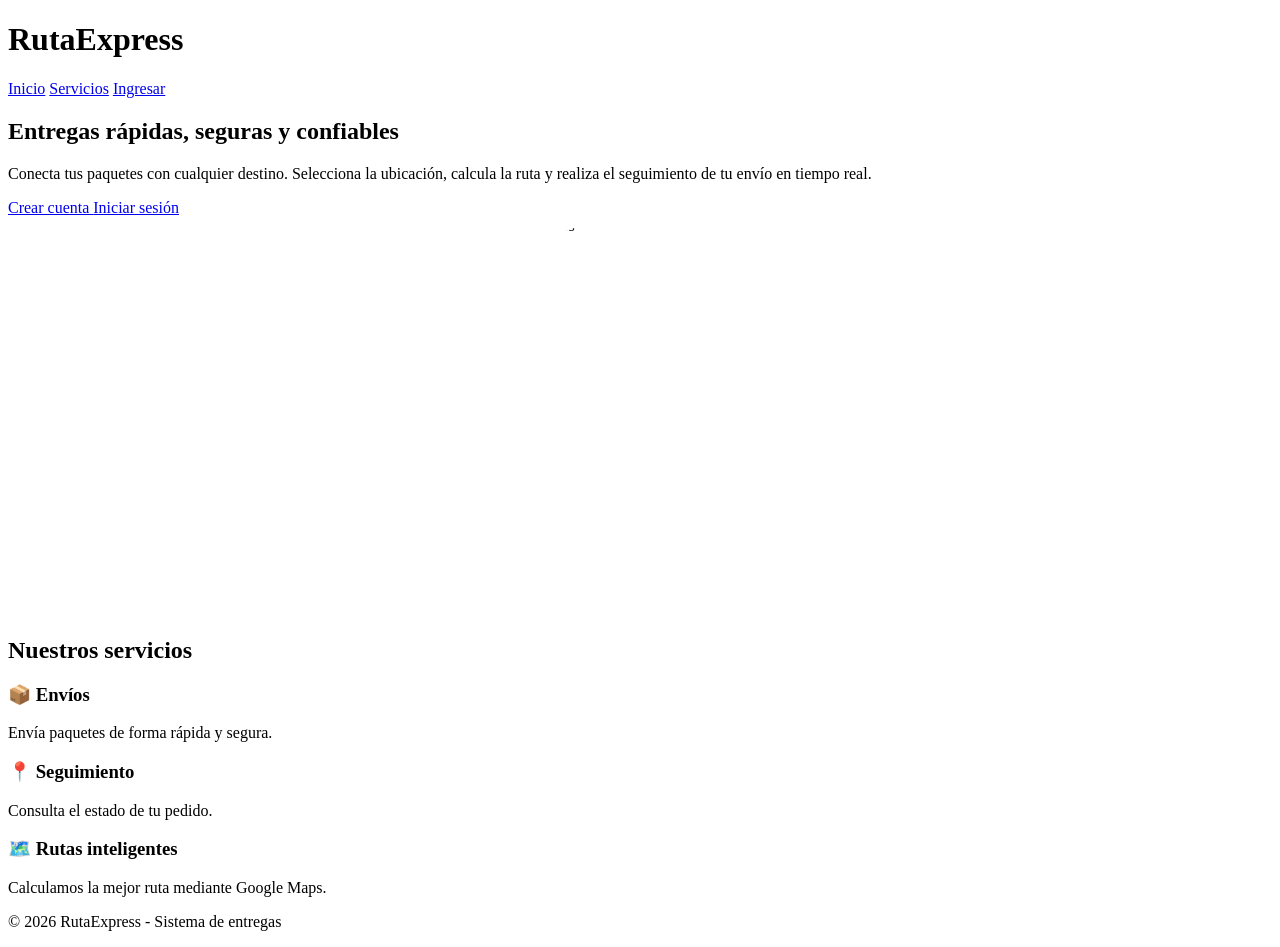
==== src/main/resources/templates/index.html @ 3a99ee89 "Creado el inicio y registro del user" ====
<!DOCTYPE html>
<html lang="es" xmlns:th="http://www.thymeleaf.org">

<head>
    <meta charset="UTF-8">
    <meta name="viewport" content="width=device-width, initial-scale=1.0">

    <title>RutaExpress - Servicio de Entregas</title>

    <link rel="stylesheet" th:href="@{/css/style.css}">
</head>

<body>

<header>

    <div class="logo">
        <h1>RutaExpress</h1>
    </div>

    <nav>
        <a href="/">Inicio</a>
        <a href="#servicio">Servicios</a>
    
        <a href="/login">Ingresar</a>
    </nav>

</header>


<section class="inicio">

    <div class="contenido">

        <h2>
            Entregas rápidas, seguras y confiables
        </h2>

        <p>
            Conecta tus paquetes con cualquier destino.
            Selecciona la ubicación, calcula la ruta y realiza
            el seguimiento de tu envío en tiempo real.
        </p>

        <div class="botones">

            <a href="/registro" class="btn">
                Crear cuenta
            </a>

            <a href="/login" class="btn secundario">
                Iniciar sesión
            </a>

        </div>

    </div>


    <div class="imagen" style="display: flex; justify-content: center; align-items: center;">

        <!-- <div id="mapa">
        </div> -->
        <img src="/images/logo.jpg"  alt="Logo RutaExpress" style="width: 400px; height: 400px; border-radius: 50%; " >
    </div>


</section>


<section class="servicios" id="servicio">

    <h2>Nuestros servicios</h2>

    <div class="cards">

        <div class="card">
            <h3>📦 Envíos</h3>
            <p>
                Envía paquetes de forma rápida y segura.
            </p>
        </div>


        <div class="card">
            <h3>📍 Seguimiento</h3>
            <p>
                Consulta el estado de tu pedido.
            </p>
        </div>


        <div class="card">
            <h3>🗺️ Rutas inteligentes</h3>
            <p>
                Calculamos la mejor ruta mediante Google Maps.
            </p>
        </div>

    </div>

</section>


<footer>

    <p>
        © 2026 RutaExpress - Sistema de entregas
    </p>

</footer>


</body>

</html>
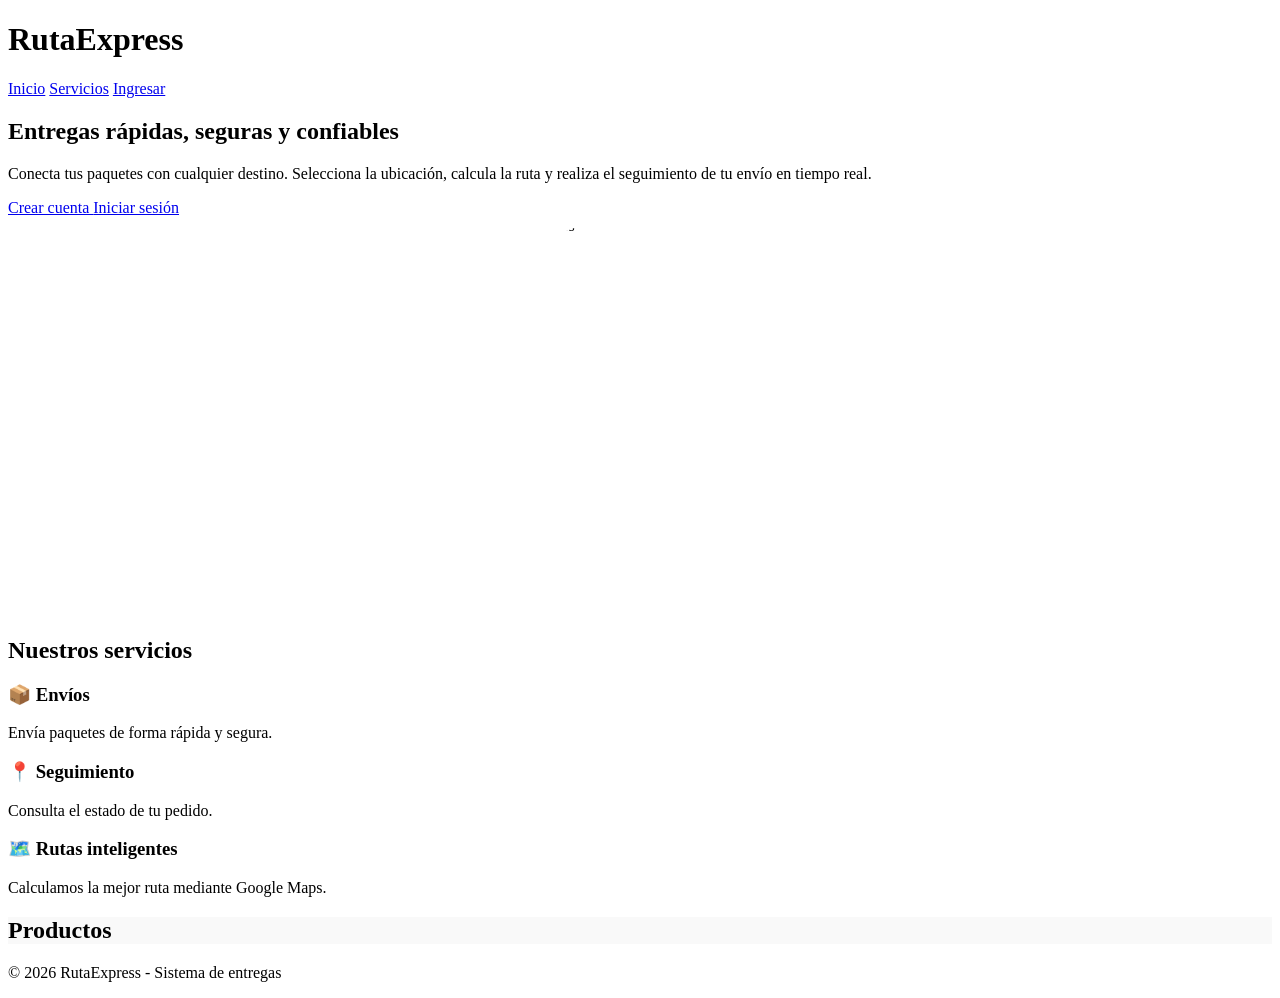
==== commit 85abeefd: "Agregado el Sistema de Login" ====
--- a/src/main/resources/templates/index.html
+++ b/src/main/resources/templates/index.html
@@ -101,6 +101,16 @@
 
 </section>
 
+<section class="servicios" style="background-color: #f9f9f9;">
+    <h2>Productos</h2>
+
+    <div class="cards">
+
+
+
+    </div>
+
+</section>
 
 <footer>
 
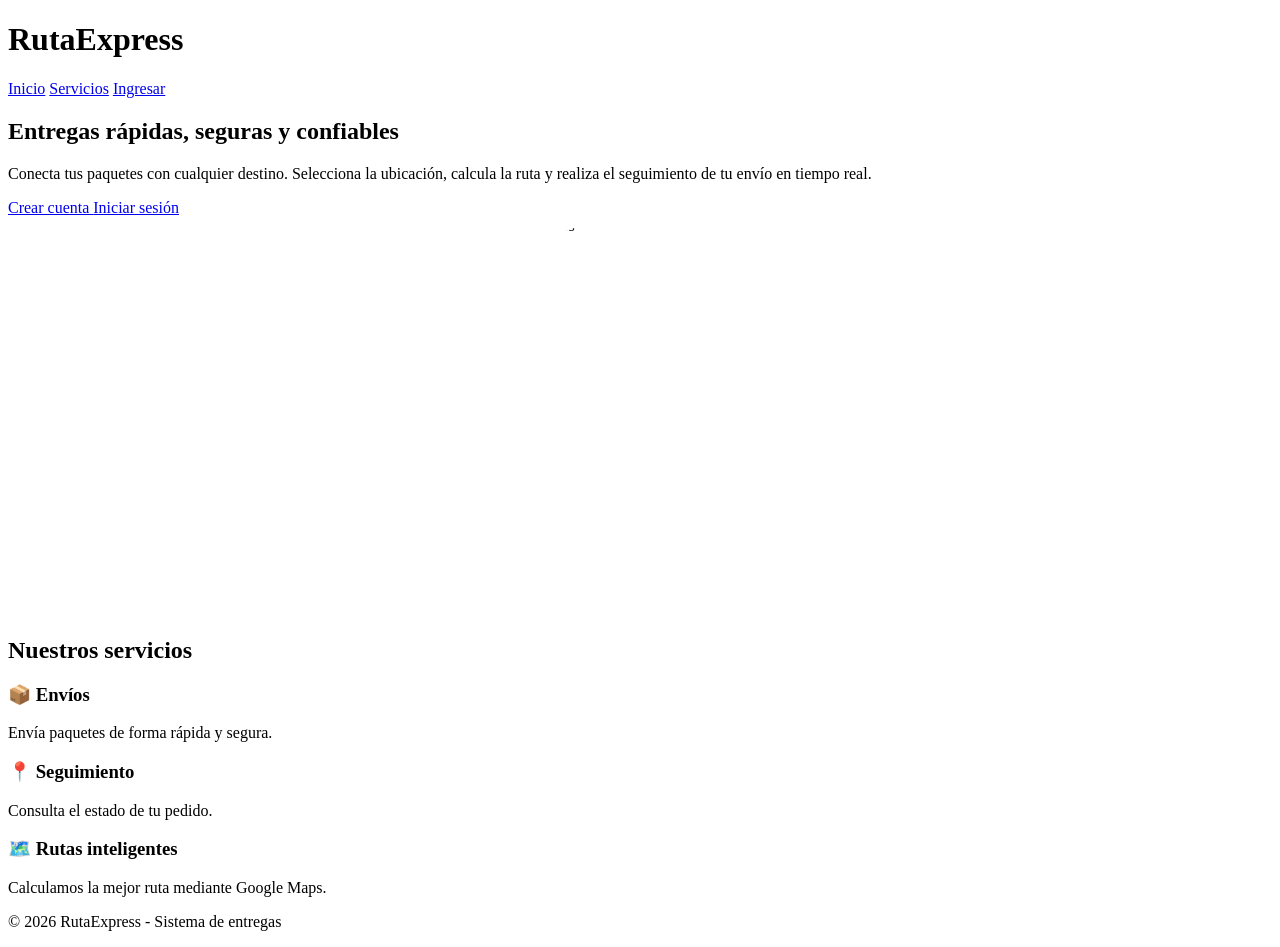
==== commit b70798ae: "Merge pull request #8 from KodderCraft/feature/grafos Feature/grafos" ====
--- a/src/main/resources/templates/index.html
+++ b/src/main/resources/templates/index.html
@@ -101,16 +101,6 @@
 
 </section>
 
-<section class="servicios" style="background-color: #f9f9f9;">
-    <h2>Productos</h2>
-
-    <div class="cards">
-
-
-
-    </div>
-
-</section>
 
 <footer>
 
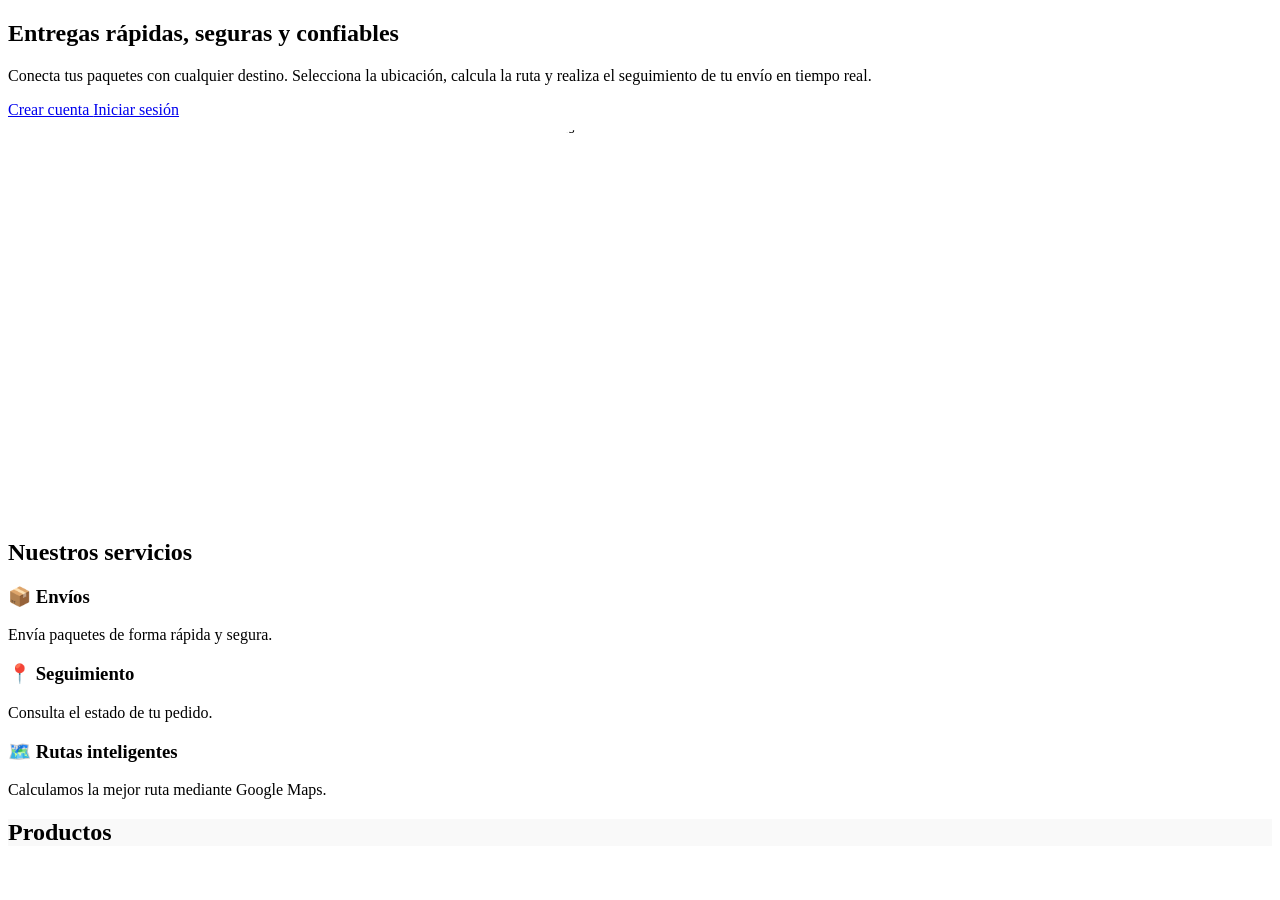
==== commit 1a8ad75e: "Mejora el en login y creacion de dashbiard para cada rol" ====
--- a/src/main/resources/templates/index.html
+++ b/src/main/resources/templates/index.html
@@ -12,20 +12,9 @@
 
 <body>
 
-<header>
+    <div th:replace="~{componentes/header :: header}" ></div>
 
-    <div class="logo">
-        <h1>RutaExpress</h1>
-    </div>
 
-    <nav>
-        <a href="/">Inicio</a>
-        <a href="#servicio">Servicios</a>
-    
-        <a href="/login">Ingresar</a>
-    </nav>
-
-</header>
 
 
 <section class="inicio">
@@ -101,14 +90,19 @@
 
 </section>
 
+<section class="servicios" style="background-color: #f9f9f9;">
+    <h2>Productos</h2>
 
-<footer>
+    <div class="cards">
 
-    <p>
-        © 2026 RutaExpress - Sistema de entregas
-    </p>
 
-</footer>
+
+    </div>
+
+</section>
+
+
+<div th:replace="~{componentes/footer :: footer}" ></div>
 
 
 </body>
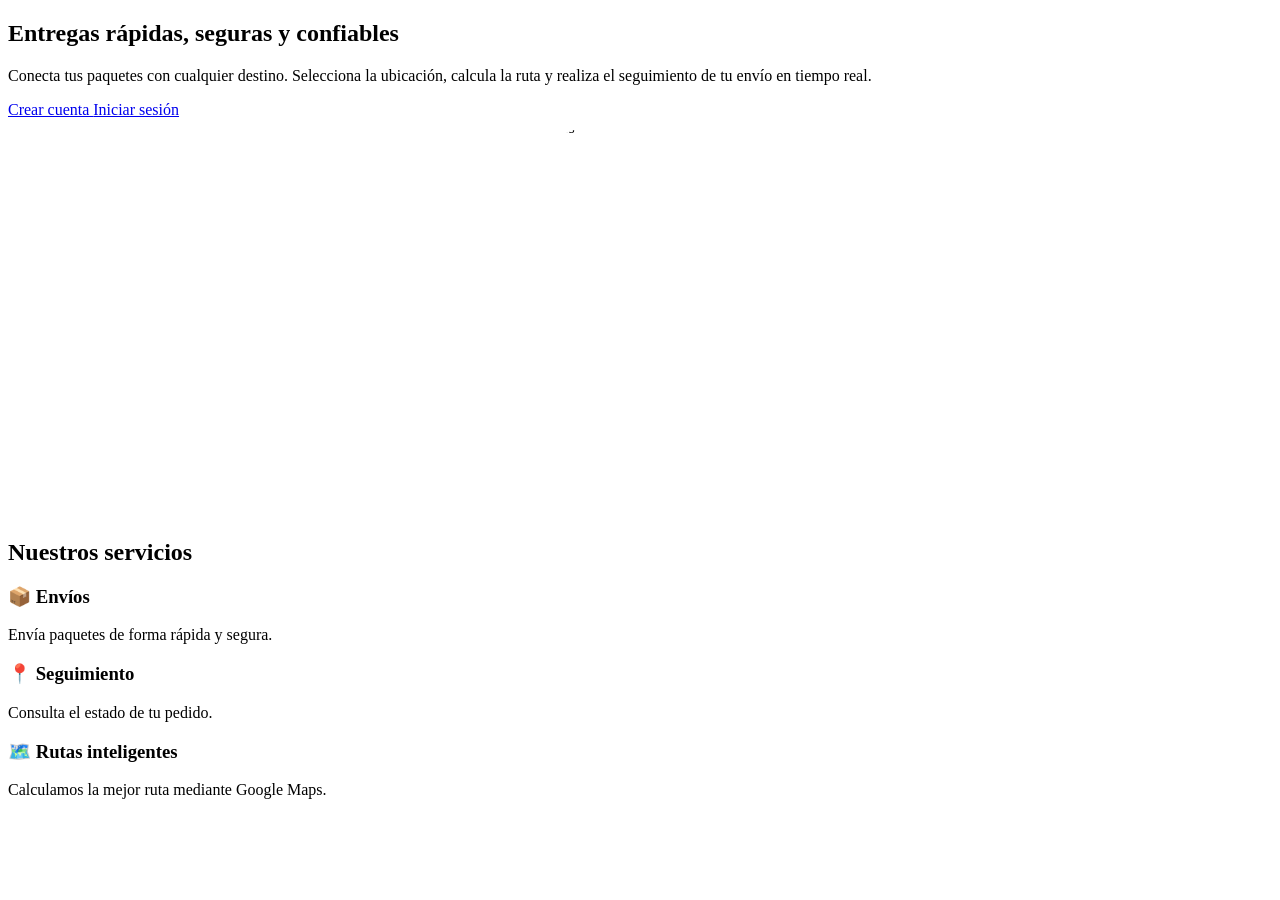
==== commit d7f6bf7d: "interfaz y dashboard" ====
--- a/src/main/resources/templates/index.html
+++ b/src/main/resources/templates/index.html
@@ -90,16 +90,6 @@
 
 </section>
 
-<section class="servicios" style="background-color: #f9f9f9;">
-    <h2>Productos</h2>
-
-    <div class="cards">
-
-
-
-    </div>
-
-</section>
 
 
 <div th:replace="~{componentes/footer :: footer}" ></div>
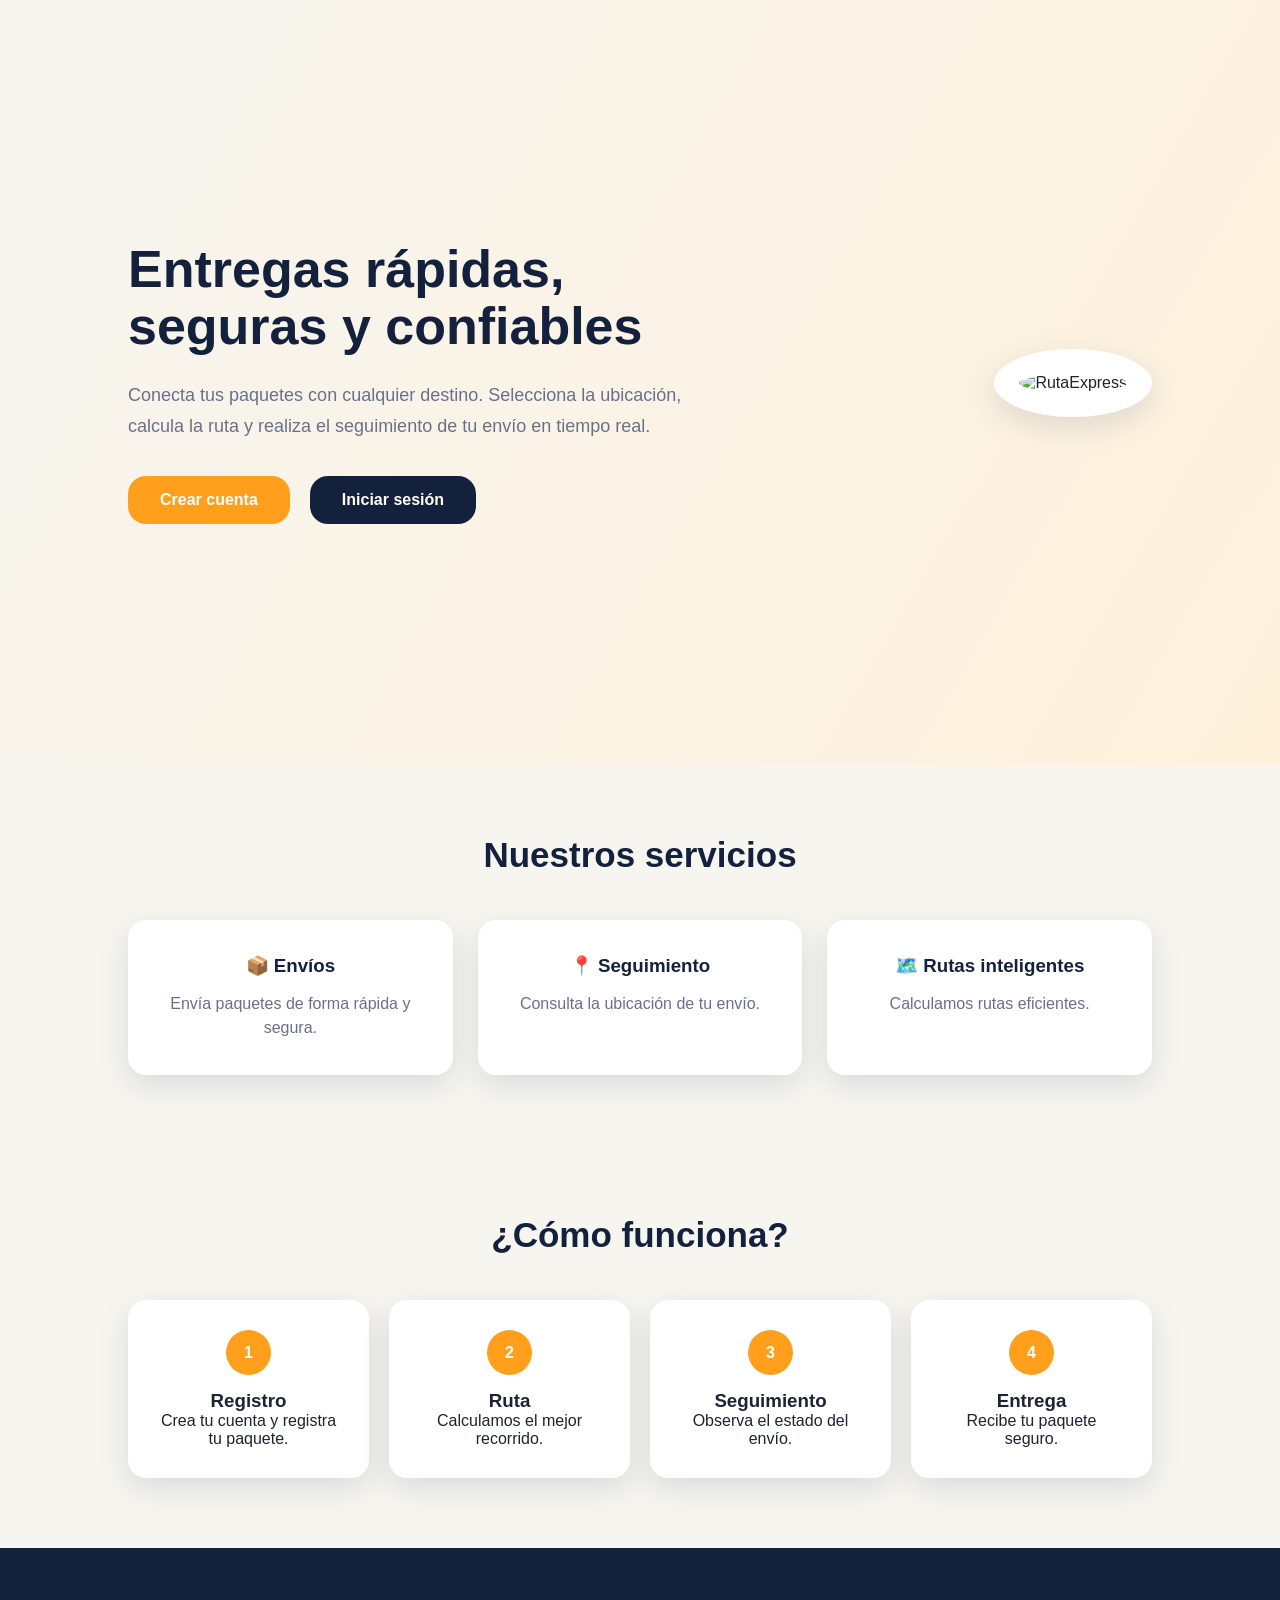
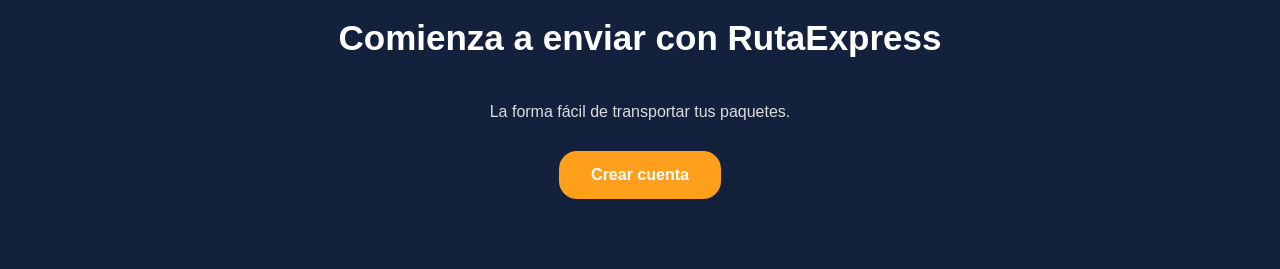
==== commit 356929d5: "Agregado el dashboar del cliente" ====
--- a/src/main/resources/templates/index.html
+++ b/src/main/resources/templates/index.html
@@ -2,98 +2,682 @@
 <html lang="es" xmlns:th="http://www.thymeleaf.org">
 
 <head>
-    <meta charset="UTF-8">
-    <meta name="viewport" content="width=device-width, initial-scale=1.0">
-
-    <title>RutaExpress - Servicio de Entregas</title>
-
-    <link rel="stylesheet" th:href="@{/css/style.css}">
+
+<meta charset="UTF-8">
+<meta name="viewport" content="width=device-width, initial-scale=1.0">
+
+<title>RutaExpress - Servicio de Entregas</title>
+
+
+<link rel="stylesheet" th:href="@{/css/stilos.css}">
+
+
+<style>
+
+:root{
+    --ink:#14213D;
+    --ink-2:#1E2E52;
+    --paper:#F6F5F0;
+    --white:#FFFFFF;
+
+    --amber:#FF9F1C;
+    --amber-dark:#DB8300;
+
+    --teal:#0E8C7F;
+
+    --text:#1C2333;
+    --mute:#69708A;
+
+    --line:#E3DFD2;
+
+    --radius:18px;
+
+    --shadow:0 10px 30px rgba(20,33,61,.12);
+}
+
+
+
+*{
+    box-sizing:border-box;
+    margin:0;
+    padding:0;
+    font-family:'Inter',sans-serif;
+}
+
+
+
+body{
+
+    background:var(--paper);
+    color:var(--text);
+
+}
+
+
+
+.inicio{
+
+    min-height:85vh;
+
+    display:flex;
+    align-items:center;
+    justify-content:space-between;
+
+    padding:80px 10%;
+
+    gap:50px;
+
+    background:
+    linear-gradient(
+        120deg,
+        #F6F5F0,
+        #FFF1DC
+    );
+
+}
+
+
+
+.contenido{
+
+    max-width:600px;
+
+}
+
+
+
+.contenido h2{
+
+    font-size:52px;
+
+    line-height:1.1;
+
+    color:var(--ink);
+
+    margin-bottom:25px;
+
+}
+
+
+
+.contenido p{
+
+    font-size:18px;
+
+    line-height:1.7;
+
+    color:var(--mute);
+
+}
+
+
+
+.botones{
+
+    display:flex;
+
+    gap:20px;
+
+    margin-top:35px;
+
+}
+
+
+
+.btn{
+
+    text-decoration:none;
+
+    padding:15px 32px;
+
+    border-radius:var(--radius);
+
+    background:var(--amber);
+
+    color:white;
+
+    font-weight:700;
+
+    transition:.3s;
+
+    display:inline-block;
+
+}
+
+
+
+.btn:hover{
+
+    background:var(--amber-dark);
+
+    transform:translateY(-3px);
+
+}
+
+
+
+.btn.secundario{
+
+    background:var(--ink);
+
+}
+
+
+
+.btn.secundario:hover{
+
+    background:var(--ink-2);
+
+}
+
+
+
+
+
+.imagen{
+
+    background:white;
+
+    padding:25px;
+
+    border-radius:50%;
+
+    box-shadow:var(--shadow);
+
+}
+
+
+
+.imagen img{
+
+    width:380px;
+
+    height:380px;
+
+    border-radius:50%;
+
+    object-fit:cover;
+
+}
+
+
+
+
+
+/* SERVICIOS */
+
+
+.servicios,
+.como-funciona,
+.beneficios,
+.accion{
+
+    padding:70px 10%;
+
+    text-align:center;
+
+}
+
+
+
+.servicios h2,
+.como-funciona h2,
+.beneficios h2,
+.accion h2{
+
+    color:var(--ink);
+
+    font-size:35px;
+
+    margin-bottom:45px;
+
+}
+
+
+
+
+
+.cards{
+
+    display:grid;
+
+    grid-template-columns:repeat(3,1fr);
+
+    gap:25px;
+
+}
+
+
+
+
+
+.card{
+
+    background:white;
+
+    padding:35px;
+
+    border-radius:var(--radius);
+
+    box-shadow:var(--shadow);
+
+    transition:.3s;
+
+}
+
+
+
+.card:hover{
+
+    transform:translateY(-8px);
+
+}
+
+
+
+.card h3{
+
+    color:var(--ink);
+
+    margin-bottom:15px;
+
+}
+
+
+
+.card p{
+
+    color:var(--mute);
+
+    line-height:1.5;
+
+}
+
+
+
+
+
+/* PASOS */
+
+
+.pasos{
+
+    display:grid;
+
+    grid-template-columns:repeat(4,1fr);
+
+    gap:20px;
+
+}
+
+
+
+.paso{
+
+    background:white;
+
+    padding:30px;
+
+    border-radius:var(--radius);
+
+    box-shadow:var(--shadow);
+
+}
+
+
+
+.paso span{
+
+    display:inline-flex;
+
+    width:45px;
+
+    height:45px;
+
+    justify-content:center;
+
+    align-items:center;
+
+    background:var(--amber);
+
+    color:white;
+
+    border-radius:50%;
+
+    font-weight:bold;
+
+    margin-bottom:15px;
+
+}
+
+
+
+
+
+/* BENEFICIOS */
+
+
+.beneficio-list{
+
+    display:flex;
+
+    justify-content:center;
+
+    gap:25px;
+
+    flex-wrap:wrap;
+
+}
+
+
+
+.beneficio-list div{
+
+    background:white;
+
+    padding:25px;
+
+    width:220px;
+
+    border-radius:var(--radius);
+
+    box-shadow:var(--shadow);
+
+    font-size:18px;
+
+}
+
+
+
+
+
+/* FINAL */
+
+
+.accion{
+
+    background:var(--ink);
+
+    color:white;
+
+}
+
+
+
+.accion h2{
+
+    color:white;
+
+}
+
+
+
+.accion p{
+
+    margin-bottom:30px;
+
+    color:#ddd;
+
+}
+
+
+
+
+
+@media(max-width:900px){
+
+    .inicio{
+
+        flex-direction:column;
+
+        text-align:center;
+
+    }
+
+
+    .cards{
+
+        grid-template-columns:1fr;
+
+    }
+
+
+    .pasos{
+
+        grid-template-columns:1fr;
+
+    }
+
+
+    .imagen img{
+
+        width:260px;
+
+        height:260px;
+
+    }
+
+}
+
+
+
+</style>
+
 </head>
 
+
+
 <body>
 
-    <div th:replace="~{componentes/header :: header}" ></div>
-
+
+<div th:replace="~{componentes/header :: header}"></div>
 
 
 
 <section class="inicio">
 
-    <div class="contenido">
-
-        <h2>
-            Entregas rápidas, seguras y confiables
-        </h2>
-
-        <p>
-            Conecta tus paquetes con cualquier destino.
-            Selecciona la ubicación, calcula la ruta y realiza
-            el seguimiento de tu envío en tiempo real.
-        </p>
-
-        <div class="botones">
-
-            <a href="/registro" class="btn">
-                Crear cuenta
-            </a>
-
-            <a href="/login" class="btn secundario">
-                Iniciar sesión
-            </a>
-
-        </div>
-
-    </div>
-
-
-    <div class="imagen" style="display: flex; justify-content: center; align-items: center;">
-
-        <!-- <div id="mapa">
-        </div> -->
-        <img src="/images/logo.jpg"  alt="Logo RutaExpress" style="width: 400px; height: 400px; border-radius: 50%; " >
-    </div>
+
+<div class="contenido">
+
+
+<h2>
+Entregas rápidas, seguras y confiables
+</h2>
+
+
+<p>
+Conecta tus paquetes con cualquier destino.
+Selecciona la ubicación, calcula la ruta y realiza
+el seguimiento de tu envío en tiempo real.
+</p>
+
+
+<div class="botones">
+
+<a th:href="@{/login(panel='registro')}" class="btn">
+Crear cuenta
+</a>
+
+
+<a th:href="@{/login(panel='login')}" class="btn secundario">
+Iniciar sesión
+</a>
+
+
+</div>
+
+
+</div>
+
+
+
+<div class="imagen">
+
+<img src="/images/logo.jpg"
+alt="RutaExpress">
+
+</div>
+
 
 
 </section>
 
 
-<section class="servicios" id="servicio">
-
-    <h2>Nuestros servicios</h2>
-
-    <div class="cards">
-
-        <div class="card">
-            <h3>📦 Envíos</h3>
-            <p>
-                Envía paquetes de forma rápida y segura.
-            </p>
-        </div>
-
-
-        <div class="card">
-            <h3>📍 Seguimiento</h3>
-            <p>
-                Consulta el estado de tu pedido.
-            </p>
-        </div>
-
-
-        <div class="card">
-            <h3>🗺️ Rutas inteligentes</h3>
-            <p>
-                Calculamos la mejor ruta mediante Google Maps.
-            </p>
-        </div>
-
-    </div>
+
+
+<section class="servicios">
+
+
+<h2>
+Nuestros servicios
+</h2>
+
+
+
+<div class="cards">
+
+
+<div class="card">
+
+<h3>📦 Envíos</h3>
+
+<p>
+Envía paquetes de forma rápida y segura.
+</p>
+
+</div>
+
+
+
+<div class="card">
+
+<h3>📍 Seguimiento</h3>
+
+<p>
+Consulta la ubicación de tu envío.
+</p>
+
+</div>
+
+
+
+
+<div class="card">
+
+<h3>🗺️ Rutas inteligentes</h3>
+
+<p>
+Calculamos rutas eficientes.
+</p>
+
+</div>
+
+
+
+</div>
+
 
 </section>
 
 
 
-<div th:replace="~{componentes/footer :: footer}" ></div>
-
+
+<section class="como-funciona">
+
+
+<h2>
+¿Cómo funciona?
+</h2>
+
+
+<div class="pasos">
+
+
+<div class="paso">
+
+<span>1</span>
+
+<h3>Registro</h3>
+
+<p>
+Crea tu cuenta y registra tu paquete.
+</p>
+
+</div>
+
+
+<div class="paso">
+
+<span>2</span>
+
+<h3>Ruta</h3>
+
+<p>
+Calculamos el mejor recorrido.
+</p>
+
+</div>
+
+
+<div class="paso">
+
+<span>3</span>
+
+<h3>Seguimiento</h3>
+
+<p>
+Observa el estado del envío.
+</p>
+
+</div>
+
+
+<div class="paso">
+
+<span>4</span>
+
+<h3>Entrega</h3>
+
+<p>
+Recibe tu paquete seguro.
+</p>
+
+</div>
+
+
+</div>
+
+
+</section>
+
+
+
+
+<section class="accion">
+
+
+<h2>
+Comienza a enviar con RutaExpress
+</h2>
+
+
+<p>
+La forma fácil de transportar tus paquetes.
+</p>
+
+
+<a href="/login" class="btn">
+Crear cuenta
+</a>
+
+
+</section>
+
+
+
+<div th:replace="~{componentes/footer :: footer}"></div>
+
+    <script th:src="@{/scripts/controlDepaneles.js}"></script>
 
 </body>
 
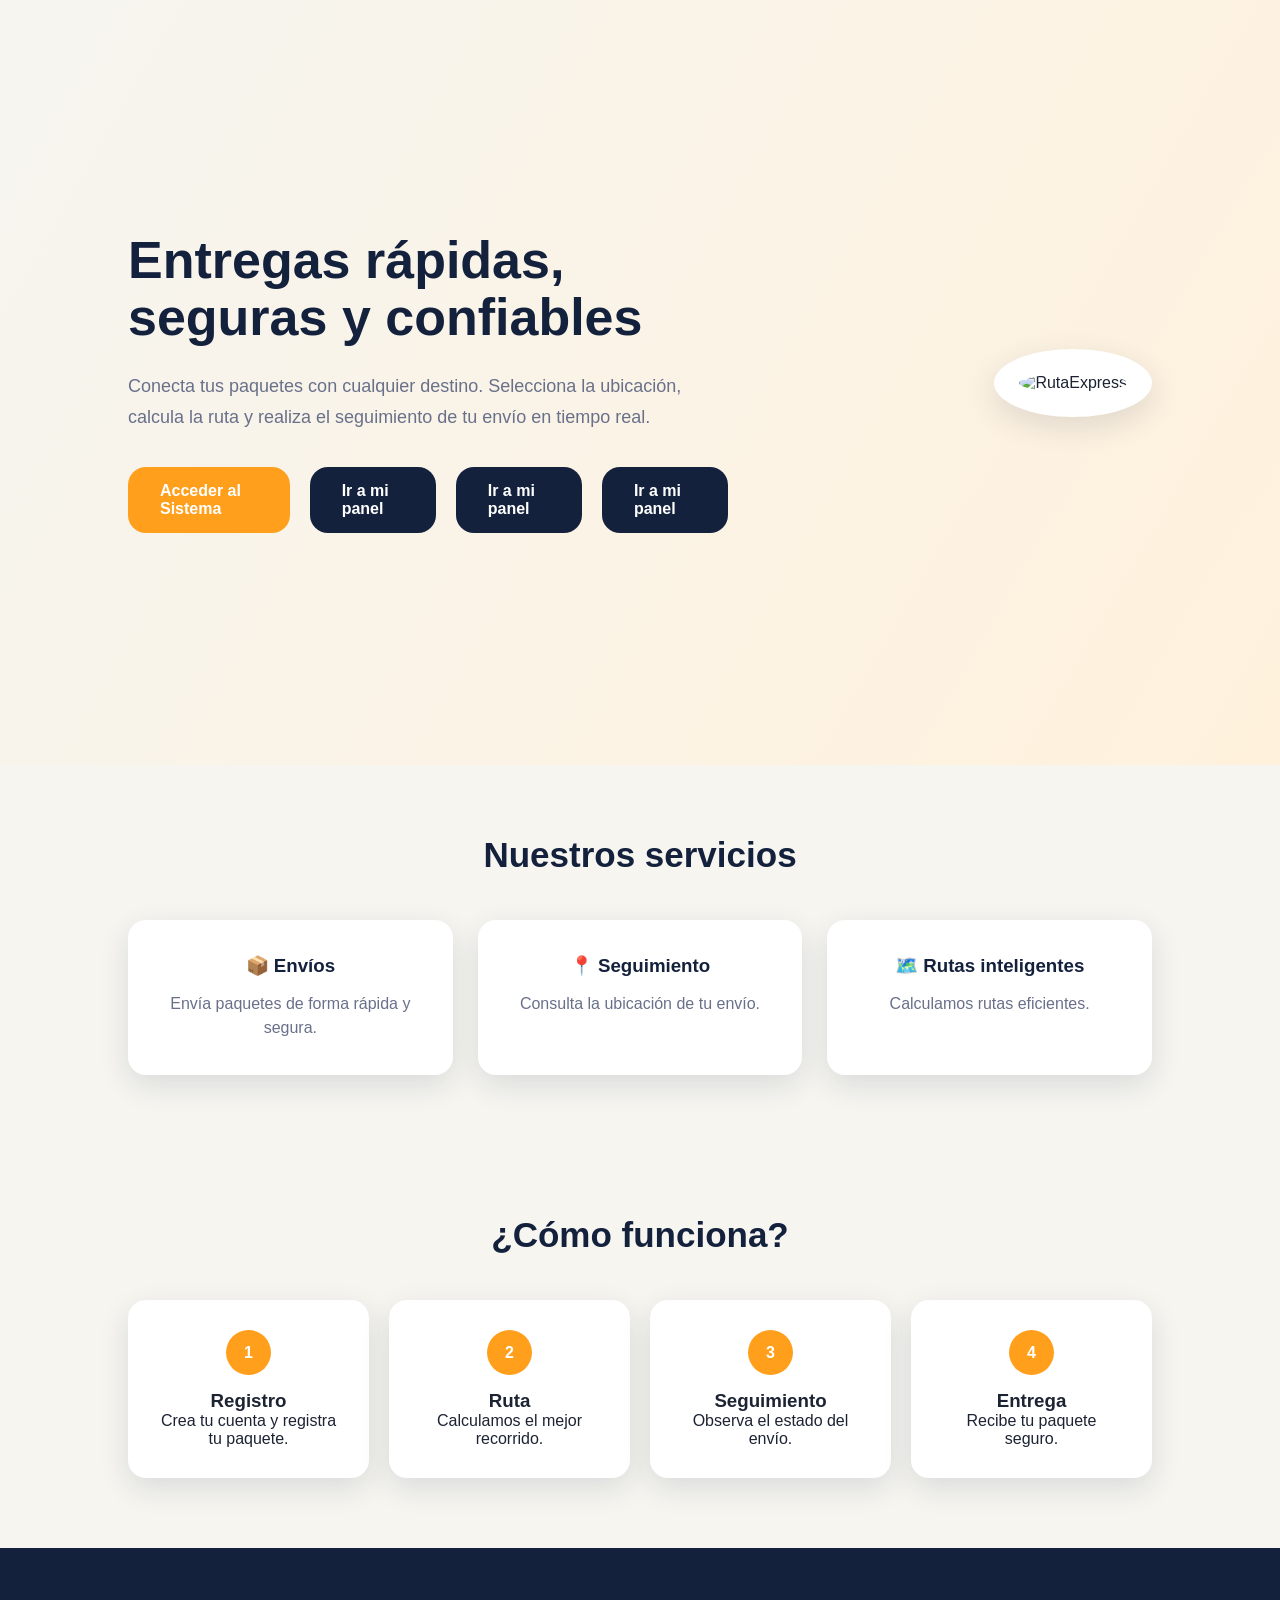
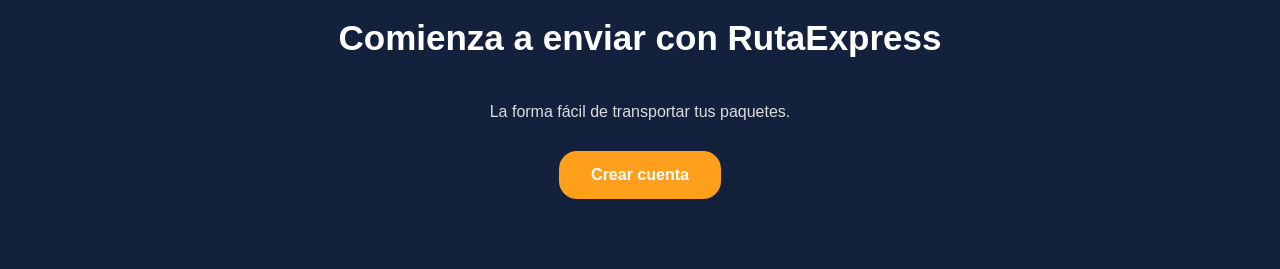
==== commit 1e4a7f32: "Mejorado la interfaz y los dashboard" ====
--- a/src/main/resources/templates/index.html
+++ b/src/main/resources/templates/index.html
@@ -3,465 +3,459 @@
 
 <head>
 
-<meta charset="UTF-8">
-<meta name="viewport" content="width=device-width, initial-scale=1.0">
-
-<title>RutaExpress - Servicio de Entregas</title>
-
-
-<link rel="stylesheet" th:href="@{/css/stilos.css}">
-
-
-<style>
-
-:root{
-    --ink:#14213D;
-    --ink-2:#1E2E52;
-    --paper:#F6F5F0;
-    --white:#FFFFFF;
-
-    --amber:#FF9F1C;
-    --amber-dark:#DB8300;
-
-    --teal:#0E8C7F;
-
-    --text:#1C2333;
-    --mute:#69708A;
-
-    --line:#E3DFD2;
-
-    --radius:18px;
-
-    --shadow:0 10px 30px rgba(20,33,61,.12);
-}
-
-
-
-*{
-    box-sizing:border-box;
-    margin:0;
-    padding:0;
-    font-family:'Inter',sans-serif;
-}
-
-
-
-body{
-
-    background:var(--paper);
-    color:var(--text);
-
-}
-
-
-
-.inicio{
-
-    min-height:85vh;
-
-    display:flex;
-    align-items:center;
-    justify-content:space-between;
-
-    padding:80px 10%;
-
-    gap:50px;
-
-    background:
-    linear-gradient(
-        120deg,
-        #F6F5F0,
-        #FFF1DC
-    );
-
-}
-
-
-
-.contenido{
-
-    max-width:600px;
-
-}
-
-
-
-.contenido h2{
-
-    font-size:52px;
-
-    line-height:1.1;
-
-    color:var(--ink);
-
-    margin-bottom:25px;
-
-}
-
-
-
-.contenido p{
-
-    font-size:18px;
-
-    line-height:1.7;
-
-    color:var(--mute);
-
-}
-
-
-
-.botones{
-
-    display:flex;
-
-    gap:20px;
-
-    margin-top:35px;
-
-}
-
-
-
-.btn{
-
-    text-decoration:none;
-
-    padding:15px 32px;
-
-    border-radius:var(--radius);
-
-    background:var(--amber);
-
-    color:white;
-
-    font-weight:700;
-
-    transition:.3s;
-
-    display:inline-block;
-
-}
-
-
-
-.btn:hover{
-
-    background:var(--amber-dark);
-
-    transform:translateY(-3px);
-
-}
-
-
-
-.btn.secundario{
-
-    background:var(--ink);
-
-}
-
-
-
-.btn.secundario:hover{
-
-    background:var(--ink-2);
-
-}
-
-
-
-
-
-.imagen{
-
-    background:white;
-
-    padding:25px;
-
-    border-radius:50%;
-
-    box-shadow:var(--shadow);
-
-}
-
-
-
-.imagen img{
-
-    width:380px;
-
-    height:380px;
-
-    border-radius:50%;
-
-    object-fit:cover;
-
-}
-
-
-
-
-
-/* SERVICIOS */
-
-
-.servicios,
-.como-funciona,
-.beneficios,
-.accion{
-
-    padding:70px 10%;
-
-    text-align:center;
-
-}
-
-
-
-.servicios h2,
-.como-funciona h2,
-.beneficios h2,
-.accion h2{
-
-    color:var(--ink);
-
-    font-size:35px;
-
-    margin-bottom:45px;
-
-}
-
-
-
-
-
-.cards{
-
-    display:grid;
-
-    grid-template-columns:repeat(3,1fr);
-
-    gap:25px;
-
-}
-
-
-
-
-
-.card{
-
-    background:white;
-
-    padding:35px;
-
-    border-radius:var(--radius);
-
-    box-shadow:var(--shadow);
-
-    transition:.3s;
-
-}
-
-
-
-.card:hover{
-
-    transform:translateY(-8px);
-
-}
-
-
-
-.card h3{
-
-    color:var(--ink);
-
-    margin-bottom:15px;
-
-}
-
-
-
-.card p{
-
-    color:var(--mute);
-
-    line-height:1.5;
-
-}
-
-
-
-
-
-/* PASOS */
-
-
-.pasos{
-
-    display:grid;
-
-    grid-template-columns:repeat(4,1fr);
-
-    gap:20px;
-
-}
-
-
-
-.paso{
-
-    background:white;
-
-    padding:30px;
-
-    border-radius:var(--radius);
-
-    box-shadow:var(--shadow);
-
-}
-
-
-
-.paso span{
-
-    display:inline-flex;
-
-    width:45px;
-
-    height:45px;
-
-    justify-content:center;
-
-    align-items:center;
-
-    background:var(--amber);
-
-    color:white;
-
-    border-radius:50%;
-
-    font-weight:bold;
-
-    margin-bottom:15px;
-
-}
-
-
-
-
-
-/* BENEFICIOS */
-
-
-.beneficio-list{
-
-    display:flex;
-
-    justify-content:center;
-
-    gap:25px;
-
-    flex-wrap:wrap;
-
-}
-
-
-
-.beneficio-list div{
-
-    background:white;
-
-    padding:25px;
-
-    width:220px;
-
-    border-radius:var(--radius);
-
-    box-shadow:var(--shadow);
-
-    font-size:18px;
-
-}
-
-
-
-
-
-/* FINAL */
-
-
-.accion{
-
-    background:var(--ink);
-
-    color:white;
-
-}
-
-
-
-.accion h2{
-
-    color:white;
-
-}
-
-
-
-.accion p{
-
-    margin-bottom:30px;
-
-    color:#ddd;
-
-}
-
-
-
-
-
-@media(max-width:900px){
-
-    .inicio{
-
-        flex-direction:column;
-
-        text-align:center;
-
-    }
-
-
-    .cards{
-
-        grid-template-columns:1fr;
-
-    }
-
-
-    .pasos{
-
-        grid-template-columns:1fr;
-
-    }
-
-
-    .imagen img{
-
-        width:260px;
-
-        height:260px;
-
-    }
-
-}
-
-
-
-</style>
+    <meta charset="UTF-8">
+    <meta name="viewport" content="width=device-width, initial-scale=1.0">
+
+    <title>RutaExpress - Servicio de Entregas</title>
+
+
+    <link rel="stylesheet" th:href="@{/css/stilos.css}">
+
+
+    <style>
+        :root {
+            --ink: #14213D;
+            --ink-2: #1E2E52;
+            --paper: #F6F5F0;
+            --white: #FFFFFF;
+
+            --amber: #FF9F1C;
+            --amber-dark: #DB8300;
+
+            --teal: #0E8C7F;
+
+            --text: #1C2333;
+            --mute: #69708A;
+
+            --line: #E3DFD2;
+
+            --radius: 18px;
+
+            --shadow: 0 10px 30px rgba(20, 33, 61, .12);
+        }
+
+
+
+        * {
+            box-sizing: border-box;
+            margin: 0;
+            padding: 0;
+            font-family: 'Inter', sans-serif;
+        }
+
+
+
+        body {
+
+            background: var(--paper);
+            color: var(--text);
+
+        }
+
+
+
+        .inicio {
+
+            min-height: 85vh;
+
+            display: flex;
+            align-items: center;
+            justify-content: space-between;
+
+            padding: 80px 10%;
+
+            gap: 50px;
+
+            background:
+                linear-gradient(120deg,
+                    #F6F5F0,
+                    #FFF1DC);
+
+        }
+
+
+
+        .contenido {
+
+            max-width: 600px;
+
+        }
+
+
+
+        .contenido h2 {
+
+            font-size: 52px;
+
+            line-height: 1.1;
+
+            color: var(--ink);
+
+            margin-bottom: 25px;
+
+        }
+
+
+
+        .contenido p {
+
+            font-size: 18px;
+
+            line-height: 1.7;
+
+            color: var(--mute);
+
+        }
+
+
+
+        .botones {
+
+            display: flex;
+
+            gap: 20px;
+
+            margin-top: 35px;
+
+        }
+
+
+
+        .btn {
+
+            text-decoration: none;
+
+            padding: 15px 32px;
+
+            border-radius: var(--radius);
+
+            background: var(--amber);
+
+            color: white;
+
+            font-weight: 700;
+
+            transition: .3s;
+
+            display: inline-block;
+
+        }
+
+
+
+        .btn:hover {
+
+            background: var(--amber-dark);
+
+            transform: translateY(-3px);
+
+        }
+
+
+
+        .btn.secundario {
+
+            background: var(--ink);
+
+        }
+
+
+
+        .btn.secundario:hover {
+
+            background: var(--ink-2);
+
+        }
+
+
+
+
+
+        .imagen {
+
+            background: white;
+
+            padding: 25px;
+
+            border-radius: 50%;
+
+            box-shadow: var(--shadow);
+
+        }
+
+
+
+        .imagen img {
+
+            width: 380px;
+
+            height: 380px;
+
+            border-radius: 50%;
+
+            object-fit: cover;
+
+        }
+
+
+
+
+
+        /* SERVICIOS */
+
+
+        .servicios,
+        .como-funciona,
+        .beneficios,
+        .accion {
+
+            padding: 70px 10%;
+
+            text-align: center;
+
+        }
+
+
+
+        .servicios h2,
+        .como-funciona h2,
+        .beneficios h2,
+        .accion h2 {
+
+            color: var(--ink);
+
+            font-size: 35px;
+
+            margin-bottom: 45px;
+
+        }
+
+
+
+
+
+        .cards {
+
+            display: grid;
+
+            grid-template-columns: repeat(3, 1fr);
+
+            gap: 25px;
+
+        }
+
+
+
+
+
+        .card {
+
+            background: white;
+
+            padding: 35px;
+
+            border-radius: var(--radius);
+
+            box-shadow: var(--shadow);
+
+            transition: .3s;
+
+        }
+
+
+
+        .card:hover {
+
+            transform: translateY(-8px);
+
+        }
+
+
+
+        .card h3 {
+
+            color: var(--ink);
+
+            margin-bottom: 15px;
+
+        }
+
+
+
+        .card p {
+
+            color: var(--mute);
+
+            line-height: 1.5;
+
+        }
+
+
+
+
+
+        /* PASOS */
+
+
+        .pasos {
+
+            display: grid;
+
+            grid-template-columns: repeat(4, 1fr);
+
+            gap: 20px;
+
+        }
+
+
+
+        .paso {
+
+            background: white;
+
+            padding: 30px;
+
+            border-radius: var(--radius);
+
+            box-shadow: var(--shadow);
+
+        }
+
+
+
+        .paso span {
+
+            display: inline-flex;
+
+            width: 45px;
+
+            height: 45px;
+
+            justify-content: center;
+
+            align-items: center;
+
+            background: var(--amber);
+
+            color: white;
+
+            border-radius: 50%;
+
+            font-weight: bold;
+
+            margin-bottom: 15px;
+
+        }
+
+
+
+
+
+        /* BENEFICIOS */
+
+
+        .beneficio-list {
+
+            display: flex;
+
+            justify-content: center;
+
+            gap: 25px;
+
+            flex-wrap: wrap;
+
+        }
+
+
+
+        .beneficio-list div {
+
+            background: white;
+
+            padding: 25px;
+
+            width: 220px;
+
+            border-radius: var(--radius);
+
+            box-shadow: var(--shadow);
+
+            font-size: 18px;
+
+        }
+
+
+
+
+
+        /* FINAL */
+
+
+        .accion {
+
+            background: var(--ink);
+
+            color: white;
+
+        }
+
+
+
+        .accion h2 {
+
+            color: white;
+
+        }
+
+
+
+        .accion p {
+
+            margin-bottom: 30px;
+
+            color: #ddd;
+
+        }
+
+
+
+
+
+        @media(max-width:900px) {
+
+            .inicio {
+
+                flex-direction: column;
+
+                text-align: center;
+
+            }
+
+
+            .cards {
+
+                grid-template-columns: 1fr;
+
+            }
+
+
+            .pasos {
+
+                grid-template-columns: 1fr;
+
+            }
+
+
+            .imagen img {
+
+                width: 260px;
+
+                height: 260px;
+
+            }
+
+        }
+    </style>
 
 </head>
 
@@ -470,212 +464,225 @@
 <body>
 
 
-<div th:replace="~{componentes/header :: header}"></div>
-
-
-
-<section class="inicio">
-
-
-<div class="contenido">
-
-
-<h2>
-Entregas rápidas, seguras y confiables
-</h2>
-
-
-<p>
-Conecta tus paquetes con cualquier destino.
-Selecciona la ubicación, calcula la ruta y realiza
-el seguimiento de tu envío en tiempo real.
-</p>
-
-
-<div class="botones">
-
-<a th:href="@{/login(panel='registro')}" class="btn">
-Crear cuenta
-</a>
-
-
-<a th:href="@{/login(panel='login')}" class="btn secundario">
-Iniciar sesión
-</a>
-
+    <div th:replace="~{componentes/header :: header}"></div>
+
+
+
+    <section class="inicio">
+
+
+        <div class="contenido">
+
+
+            <h2>
+                Entregas rápidas, seguras y confiables
+            </h2>
+
+
+            <p>
+                Conecta tus paquetes con cualquier destino.
+                Selecciona la ubicación, calcula la ruta y realiza
+                el seguimiento de tu envío en tiempo real.
+            </p>
+
+
+            <div class="botones">
+
+    <a th:if="${session.usuario == null}"
+       th:href="@{/login}"
+       class="btn primario">
+        Acceder al Sistema
+    </a>
+
+    <a th:if="${session.usuario != null and session.usuario.rol.name() == 'CLIENTE'}"
+       th:href="@{/cliente/dashboard}"
+       class="btn secundario">
+        Ir a mi panel
+    </a>
+
+    <a th:if="${session.usuario != null and session.usuario.rol.name() == 'REPARTIDOR'}"
+       th:href="@{/repartidor/dashboard}"
+       class="btn secundario">
+        Ir a mi panel
+    </a>
+
+    <a th:if="${session.usuario != null and session.usuario.rol.name() == 'ADMINISTRADOR'}"
+       th:href="@{/administrador/dashboard}"
+       class="btn secundario">
+        Ir a mi panel
+    </a>
 
 </div>
 
 
-</div>
-
-
-
-<div class="imagen">
-
-<img src="/images/logo.jpg"
-alt="RutaExpress">
-
-</div>
-
-
-
-</section>
-
-
-
-
-<section class="servicios">
-
-
-<h2>
-Nuestros servicios
-</h2>
-
-
-
-<div class="cards">
-
-
-<div class="card">
-
-<h3>📦 Envíos</h3>
-
-<p>
-Envía paquetes de forma rápida y segura.
-</p>
-
-</div>
-
-
-
-<div class="card">
-
-<h3>📍 Seguimiento</h3>
-
-<p>
-Consulta la ubicación de tu envío.
-</p>
-
-</div>
-
-
-
-
-<div class="card">
-
-<h3>🗺️ Rutas inteligentes</h3>
-
-<p>
-Calculamos rutas eficientes.
-</p>
-
-</div>
-
-
-
-</div>
-
-
-</section>
-
-
-
-
-<section class="como-funciona">
-
-
-<h2>
-¿Cómo funciona?
-</h2>
-
-
-<div class="pasos">
-
-
-<div class="paso">
-
-<span>1</span>
-
-<h3>Registro</h3>
-
-<p>
-Crea tu cuenta y registra tu paquete.
-</p>
-
-</div>
-
-
-<div class="paso">
-
-<span>2</span>
-
-<h3>Ruta</h3>
-
-<p>
-Calculamos el mejor recorrido.
-</p>
-
-</div>
-
-
-<div class="paso">
-
-<span>3</span>
-
-<h3>Seguimiento</h3>
-
-<p>
-Observa el estado del envío.
-</p>
-
-</div>
-
-
-<div class="paso">
-
-<span>4</span>
-
-<h3>Entrega</h3>
-
-<p>
-Recibe tu paquete seguro.
-</p>
-
-</div>
-
-
-</div>
-
-
-</section>
-
-
-
-
-<section class="accion">
-
-
-<h2>
-Comienza a enviar con RutaExpress
-</h2>
-
-
-<p>
-La forma fácil de transportar tus paquetes.
-</p>
-
-
-<a href="/login" class="btn">
-Crear cuenta
-</a>
-
-
-</section>
-
-
-
-<div th:replace="~{componentes/footer :: footer}"></div>
+        </div>
+
+
+
+        <div class="imagen">
+
+            <img src="/images/logo.jpg" alt="RutaExpress">
+
+        </div>
+
+
+
+    </section>
+
+
+
+
+    <section class="servicios" id="servicio">
+
+
+        <h2>
+            Nuestros servicios
+        </h2>
+
+
+
+        <div class="cards">
+
+
+            <div class="card">
+
+                <h3>📦 Envíos</h3>
+
+                <p>
+                    Envía paquetes de forma rápida y segura.
+                </p>
+
+            </div>
+
+
+
+            <div class="card">
+
+                <h3>📍 Seguimiento</h3>
+
+                <p>
+                    Consulta la ubicación de tu envío.
+                </p>
+
+            </div>
+
+
+
+
+            <div class="card">
+
+                <h3>🗺️ Rutas inteligentes</h3>
+
+                <p>
+                    Calculamos rutas eficientes.
+                </p>
+
+            </div>
+
+
+
+        </div>
+
+
+    </section>
+
+
+
+
+    <section class="como-funciona">
+
+
+        <h2>
+            ¿Cómo funciona?
+        </h2>
+
+
+        <div class="pasos">
+
+
+            <div class="paso">
+
+                <span>1</span>
+
+                <h3>Registro</h3>
+
+                <p>
+                    Crea tu cuenta y registra tu paquete.
+                </p>
+
+            </div>
+
+
+            <div class="paso">
+
+                <span>2</span>
+
+                <h3>Ruta</h3>
+
+                <p>
+                    Calculamos el mejor recorrido.
+                </p>
+
+            </div>
+
+
+            <div class="paso">
+
+                <span>3</span>
+
+                <h3>Seguimiento</h3>
+
+                <p>
+                    Observa el estado del envío.
+                </p>
+
+            </div>
+
+
+            <div class="paso">
+
+                <span>4</span>
+
+                <h3>Entrega</h3>
+
+                <p>
+                    Recibe tu paquete seguro.
+                </p>
+
+            </div>
+
+
+        </div>
+
+
+    </section>
+
+
+
+
+    <section class="accion">
+
+
+        <h2>
+            Comienza a enviar con RutaExpress
+        </h2>
+
+
+        <p>
+            La forma fácil de transportar tus paquetes.
+        </p>
+
+
+        <a href="/login" class="btn">
+            Crear cuenta
+        </a>
+
+
+    </section>
+
+
+
+    <div th:replace="~{componentes/footer :: footer}"></div>
 
     <script th:src="@{/scripts/controlDepaneles.js}"></script>
 
